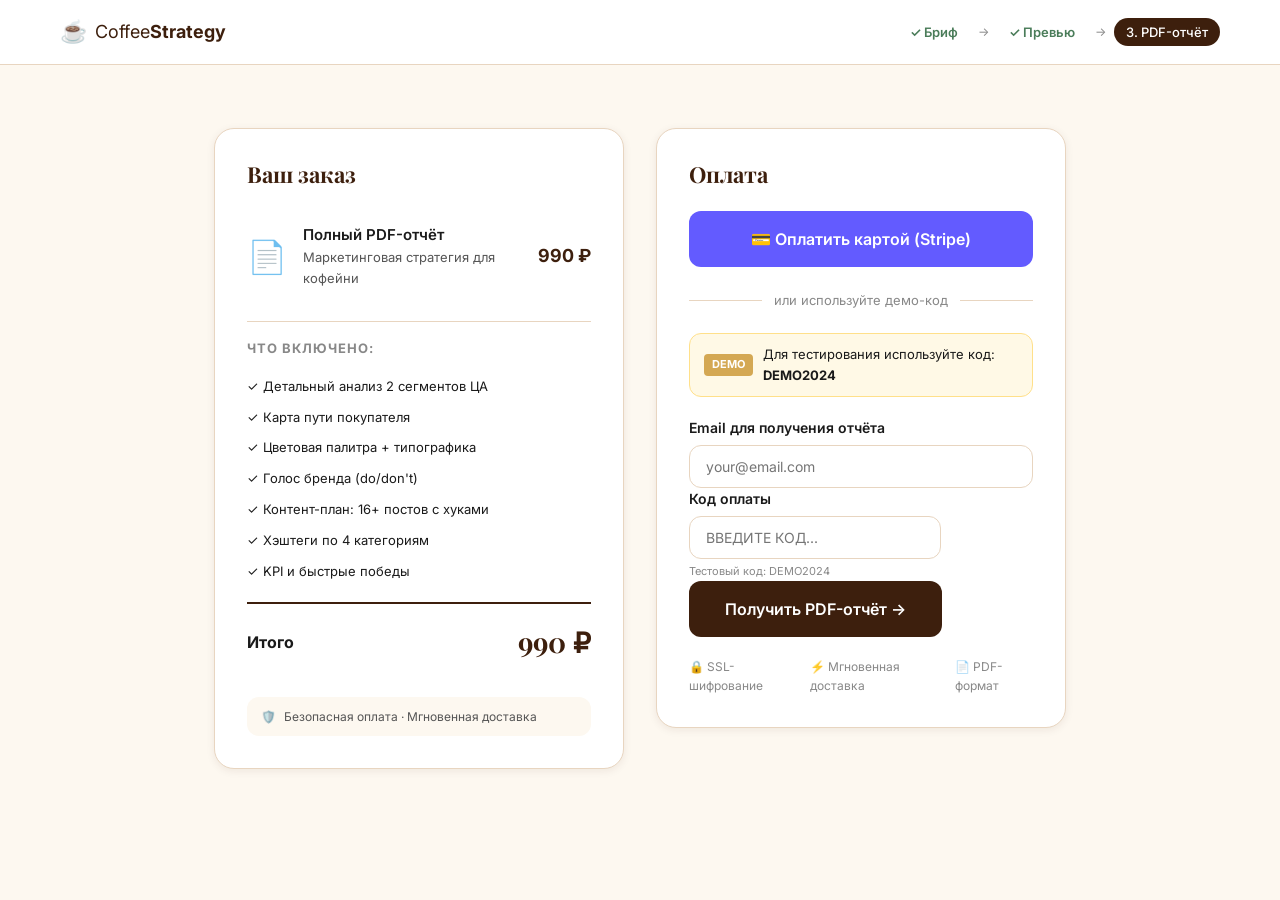
==== templates/payment.html @ fe7db2fe "Initial commit: Coffee Strategy AI web app" ====
<!DOCTYPE html>
<html lang="ru">
<head>
  <meta charset="UTF-8">
  <meta name="viewport" content="width=device-width, initial-scale=1.0">
  <title>Оплата — CoffeeStrategy</title>
  <link rel="preconnect" href="https://fonts.googleapis.com">
  <link href="https://fonts.googleapis.com/css2?family=Playfair+Display:wght@400;700&family=Inter:wght@300;400;500;600&display=swap" rel="stylesheet">
  <link rel="stylesheet" href="/static/css/style.css">
</head>
<body class="payment-page">

<nav class="navbar navbar-light">
  <div class="nav-container">
    <a href="/" class="nav-logo">
      <span class="logo-icon">☕</span>
      <span class="logo-text">Coffee<strong>Strategy</strong></span>
    </a>
    <div class="nav-progress">
      <div class="progress-step done">✓ Бриф</div>
      <div class="progress-arrow">→</div>
      <div class="progress-step done">✓ Превью</div>
      <div class="progress-arrow">→</div>
      <div class="progress-step active">3. PDF-отчёт</div>
    </div>
  </div>
</nav>

<div class="payment-container">
  <div class="payment-grid">

    <!-- ORDER SUMMARY -->
    <div class="order-summary">
      <h2>Ваш заказ</h2>
      <div class="order-item">
        <div class="order-item-icon">📄</div>
        <div class="order-item-info">
          <div class="order-item-name">Полный PDF-отчёт</div>
          <div class="order-item-desc">Маркетинговая стратегия для кофейни</div>
        </div>
        <div class="order-item-price">990 ₽</div>
      </div>

      <div class="order-divider"></div>

      <div class="order-includes">
        <h4>Что включено:</h4>
        <ul>
          <li>✓ Детальный анализ 2 сегментов ЦА</li>
          <li>✓ Карта пути покупателя</li>
          <li>✓ Цветовая палитра + типографика</li>
          <li>✓ Голос бренда (do/don't)</li>
          <li>✓ Контент-план: 16+ постов с хуками</li>
          <li>✓ Хэштеги по 4 категориям</li>
          <li>✓ KPI и быстрые победы</li>
        </ul>
      </div>

      <div class="order-total">
        <span>Итого</span>
        <span class="total-price">990 ₽</span>
      </div>

      <div class="order-guarantee">
        <span class="guarantee-icon">🛡️</span>
        <span>Безопасная оплата · Мгновенная доставка</span>
      </div>
    </div>

    <!-- PAYMENT FORM -->
    <div class="payment-form-block">
      <h2>Оплата</h2>

      <!-- Stripe button (if configured) -->
      <div id="stripeBlock" class="payment-method-block">
        <button id="stripeBtn" class="btn-primary btn-large btn-stripe">
          💳 Оплатить картой (Stripe)
        </button>
        <div class="payment-divider">
          <span>или используйте демо-код</span>
        </div>
      </div>

      <!-- Demo payment form -->
      <div class="demo-payment-block">
        <div class="demo-notice">
          <span class="demo-badge">DEMO</span>
          <span>Для тестирования используйте код: <strong>DEMO2024</strong></span>
        </div>

        <form id="paymentForm">
          <div class="form-group">
            <label for="email">Email для получения отчёта</label>
            <input type="email" id="email" name="email"
                   placeholder="your@email.com" required>
          </div>

          <div class="form-group">
            <label for="payment_code">Код оплаты</label>
            <div class="code-input-wrapper">
              <input type="text" id="payment_code" name="payment_code"
                     placeholder="Введите код..." required
                     style="text-transform: uppercase;">
              <div class="code-hint">Тестовый код: DEMO2024</div>
            </div>
          </div>

          <button type="submit" class="btn-primary btn-large" id="payBtn">
            <span class="btn-text">Получить PDF-отчёт →</span>
            <span class="btn-loading hidden">
              <span class="spinner"></span>
              Генерируем отчёт...
            </span>
          </button>
        </form>
      </div>

      <div id="paymentError" class="error-message hidden"></div>

      <div class="payment-security">
        <div class="security-item">🔒 SSL-шифрование</div>
        <div class="security-item">⚡ Мгновенная доставка</div>
        <div class="security-item">📄 PDF-формат</div>
      </div>
    </div>

  </div>
</div>

<script src="/static/js/payment.js"></script>
</body>
</html>
---- static/css/style.css ----
/* ===== RESET & BASE ===== */
*, *::before, *::after { box-sizing: border-box; margin: 0; padding: 0; }

:root {
  --brown-dark: #3D1F0D;
  --brown-medium: #6B3A2A;
  --brown-light: #C4956A;
  --cream: #F5ECD7;
  --cream-light: #FDF8F0;
  --gold: #D4A853;
  --gold-light: #F0C97A;
  --text-dark: #1A1A1A;
  --text-gray: #555555;
  --text-light: #888888;
  --white: #FFFFFF;
  --border: #E8D5C0;
  --success: #4A7C59;
  --error: #C0392B;
  --shadow-sm: 0 2px 8px rgba(61,31,13,0.08);
  --shadow-md: 0 4px 20px rgba(61,31,13,0.12);
  --shadow-lg: 0 8px 40px rgba(61,31,13,0.16);
  --radius: 12px;
  --radius-lg: 20px;
  --transition: all 0.25s ease;
}

html { scroll-behavior: smooth; }

body {
  font-family: 'Inter', -apple-system, BlinkMacSystemFont, sans-serif;
  font-size: 16px;
  line-height: 1.6;
  color: var(--text-dark);
  background: var(--white);
  -webkit-font-smoothing: antialiased;
}

h1, h2, h3 { font-family: 'Playfair Display', Georgia, serif; line-height: 1.2; }

a { text-decoration: none; color: inherit; }

img { max-width: 100%; }

.container { max-width: 1160px; margin: 0 auto; padding: 0 24px; }
.container-narrow { max-width: 760px; margin: 0 auto; padding: 0 24px; }
.text-center { text-align: center; }

/* ===== BUTTONS ===== */
.btn-primary {
  display: inline-flex; align-items: center; gap: 8px;
  background: var(--brown-dark);
  color: var(--white);
  padding: 14px 28px;
  border-radius: var(--radius);
  font-family: 'Inter', sans-serif;
  font-size: 15px;
  font-weight: 600;
  border: none;
  cursor: pointer;
  transition: var(--transition);
  text-decoration: none;
}
.btn-primary:hover {
  background: var(--brown-medium);
  transform: translateY(-1px);
  box-shadow: var(--shadow-md);
}
.btn-primary.btn-large { padding: 18px 36px; font-size: 16px; }
.btn-primary.btn-white { background: var(--white); color: var(--brown-dark); }
.btn-primary.btn-white:hover { background: var(--cream); }

.btn-secondary {
  display: inline-flex; align-items: center; gap: 8px;
  background: transparent;
  color: var(--brown-dark);
  padding: 14px 28px;
  border-radius: var(--radius);
  font-size: 15px;
  font-weight: 600;
  border: 2px solid var(--brown-dark);
  cursor: pointer;
  transition: var(--transition);
  text-decoration: none;
}
.btn-secondary:hover { background: var(--cream); }

.btn-link {
  color: var(--text-gray);
  font-size: 14px;
  text-decoration: underline;
  cursor: pointer;
}

.btn-nav {
  background: var(--brown-dark);
  color: var(--white) !important;
  padding: 10px 20px;
  border-radius: var(--radius);
  font-weight: 600;
  font-size: 14px;
  transition: var(--transition);
}
.btn-nav:hover { background: var(--brown-medium); }

.btn-arrow { transition: transform 0.2s; }
.btn-primary:hover .btn-arrow { transform: translateX(4px); }

/* ===== NAVBAR ===== */
.navbar {
  position: fixed; top: 0; left: 0; right: 0; z-index: 100;
  background: rgba(61, 31, 13, 0.95);
  backdrop-filter: blur(10px);
  border-bottom: 1px solid rgba(255,255,255,0.1);
  padding: 0 24px;
}
.navbar.navbar-light {
  background: rgba(255,255,255,0.97);
  border-bottom: 1px solid var(--border);
}
.nav-container {
  max-width: 1160px; margin: 0 auto;
  display: flex; align-items: center; justify-content: space-between;
  height: 64px;
}
.nav-logo {
  display: flex; align-items: center; gap: 8px;
  font-size: 18px; font-weight: 400;
  color: var(--white);
}
.navbar.navbar-light .nav-logo { color: var(--brown-dark); }
.logo-icon { font-size: 22px; }
.logo-text strong { font-weight: 700; }
.nav-links {
  display: flex; align-items: center; gap: 28px;
}
.nav-links a {
  color: rgba(255,255,255,0.8);
  font-size: 14px;
  font-weight: 500;
  transition: color 0.2s;
}
.nav-links a:hover { color: var(--white); }
.navbar.navbar-light .nav-links a { color: var(--text-gray); }
.navbar.navbar-light .nav-links a:hover { color: var(--brown-dark); }

.nav-progress {
  display: flex; align-items: center; gap: 8px;
  font-size: 13px;
}
.progress-step {
  padding: 4px 12px;
  border-radius: 20px;
  color: var(--text-light);
  font-weight: 500;
}
.progress-step.active {
  background: var(--brown-dark);
  color: var(--white);
}
.progress-step.done { color: var(--success); font-weight: 600; }
.progress-arrow { color: var(--text-light); font-size: 12px; }

/* ===== HERO ===== */
.hero {
  position: relative;
  min-height: 100vh;
  display: flex; align-items: center;
  background: var(--brown-dark);
  overflow: hidden;
  padding-top: 64px;
}
.hero-bg {
  position: absolute; inset: 0;
  background:
    radial-gradient(ellipse at 20% 50%, rgba(212,168,83,0.15) 0%, transparent 60%),
    radial-gradient(ellipse at 80% 20%, rgba(196,149,106,0.1) 0%, transparent 50%);
}
.hero .container {
  position: relative; z-index: 1;
  text-align: center;
  padding-top: 80px;
  padding-bottom: 80px;
}
.hero-badge {
  display: inline-block;
  background: rgba(212,168,83,0.2);
  border: 1px solid rgba(212,168,83,0.4);
  color: var(--gold-light);
  padding: 6px 16px;
  border-radius: 20px;
  font-size: 13px;
  font-weight: 500;
  margin-bottom: 28px;
}
.hero-title {
  font-size: clamp(40px, 6vw, 72px);
  color: var(--white);
  margin-bottom: 24px;
  font-weight: 900;
}
.hero-accent {
  color: var(--gold);
  font-style: italic;
}
.hero-subtitle {
  font-size: 18px;
  color: rgba(255,255,255,0.7);
  margin-bottom: 40px;
  max-width: 600px;
  margin-left: auto; margin-right: auto;
  line-height: 1.7;
}
.hero-cta { margin-bottom: 48px; }
.hero-note {
  margin-top: 12px;
  font-size: 13px;
  color: rgba(255,255,255,0.5);
}
.hero-stats {
  display: flex; align-items: center; justify-content: center; gap: 0;
  background: rgba(255,255,255,0.05);
  border: 1px solid rgba(255,255,255,0.1);
  border-radius: var(--radius-lg);
  padding: 24px 40px;
  display: inline-flex;
}
.stat { text-align: center; padding: 0 32px; }
.stat-num {
  display: block;
  font-family: 'Playfair Display', serif;
  font-size: 36px;
  font-weight: 700;
  color: var(--gold);
}
.stat-label {
  display: block;
  font-size: 13px;
  color: rgba(255,255,255,0.6);
  margin-top: 4px;
}
.stat-divider {
  width: 1px; height: 48px;
  background: rgba(255,255,255,0.15);
}

/* ===== SECTIONS ===== */
.section { padding: 96px 0; }
.section-dark {
  background: var(--brown-dark);
  color: var(--white);
}
.section-cream { background: var(--cream-light); }

.section-label {
  font-size: 12px;
  font-weight: 700;
  letter-spacing: 2px;
  text-transform: uppercase;
  color: var(--brown-light);
  margin-bottom: 12px;
}
.section-label.light { color: var(--gold-light); }
.section-title {
  font-size: clamp(28px, 4vw, 44px);
  margin-bottom: 48px;
}
.section-title.light { color: var(--white); }

/* ===== STEPS ===== */
.steps-grid {
  display: flex; align-items: center; gap: 24px;
}
.step-card {
  flex: 1;
  background: var(--cream-light);
  border: 1px solid var(--border);
  border-radius: var(--radius-lg);
  padding: 36px 28px;
  text-align: center;
  transition: var(--transition);
}
.step-card:hover {
  transform: translateY(-4px);
  box-shadow: var(--shadow-lg);
}
.step-num {
  font-size: 12px;
  font-weight: 700;
  letter-spacing: 2px;
  color: var(--brown-light);
  margin-bottom: 12px;
}
.step-icon { font-size: 40px; margin-bottom: 16px; }
.step-card h3 {
  font-size: 20px;
  margin-bottom: 12px;
  color: var(--brown-dark);
}
.step-card p { font-size: 14px; color: var(--text-gray); line-height: 1.6; }
.step-arrow {
  font-size: 24px;
  color: var(--brown-light);
  flex-shrink: 0;
}

/* ===== FEATURES ===== */
.features-grid {
  display: grid;
  grid-template-columns: repeat(2, 1fr);
  gap: 24px;
}
.feature-card {
  background: rgba(255,255,255,0.05);
  border: 1px solid rgba(255,255,255,0.1);
  border-radius: var(--radius-lg);
  padding: 32px;
  transition: var(--transition);
}
.feature-card:hover {
  background: rgba(255,255,255,0.08);
  border-color: rgba(212,168,83,0.3);
}
.feature-icon { font-size: 32px; margin-bottom: 16px; }
.feature-card h3 {
  font-size: 18px;
  color: var(--white);
  margin-bottom: 16px;
}
.feature-card ul { list-style: none; }
.feature-card ul li {
  font-size: 14px;
  color: rgba(255,255,255,0.7);
  padding: 4px 0;
  border-bottom: 1px solid rgba(255,255,255,0.05);
}
.feature-card ul li:last-child { border-bottom: none; }

/* ===== MOCKUP ===== */
.preview-mockup {
  max-width: 700px; margin: 0 auto;
  border-radius: var(--radius-lg);
  overflow: hidden;
  box-shadow: var(--shadow-lg);
  border: 1px solid var(--border);
}
.mockup-header {
  background: var(--brown-dark);
  padding: 14px 20px;
  display: flex; align-items: center; gap: 12px;
}
.mockup-dots { display: flex; gap: 6px; }
.mockup-dots span {
  width: 12px; height: 12px;
  border-radius: 50%;
  background: rgba(255,255,255,0.3);
}
.mockup-title { color: rgba(255,255,255,0.7); font-size: 13px; }
.mockup-body { background: var(--white); padding: 24px; }
.mockup-section { margin-bottom: 20px; }
.mockup-tag {
  display: inline-block;
  background: var(--cream);
  color: var(--brown-medium);
  padding: 3px 10px;
  border-radius: 6px;
  font-size: 11px;
  font-weight: 700;
  text-transform: uppercase;
  letter-spacing: 1px;
  margin-bottom: 10px;
}
.mockup-item {
  font-size: 14px;
  color: var(--text-dark);
  padding: 6px 0;
}
.mockup-blurred { margin-top: 8px; }
.blur-line {
  height: 12px;
  background: var(--border);
  border-radius: 4px;
  margin-bottom: 8px;
  filter: blur(3px);
}
.blur-line.short { width: 60%; }
.mockup-lock {
  text-align: center;
  padding: 24px;
  background: var(--cream-light);
  border-radius: var(--radius);
  margin-top: 16px;
}
.lock-icon { font-size: 28px; display: block; margin-bottom: 8px; }
.lock-text { font-size: 14px; color: var(--text-gray); display: block; margin-bottom: 16px; }

/* ===== PRICING ===== */
.pricing-grid {
  display: grid;
  grid-template-columns: 1fr 1fr;
  gap: 24px;
  max-width: 800px;
  margin: 0 auto;
}
.pricing-card {
  background: var(--white);
  border: 2px solid var(--border);
  border-radius: var(--radius-lg);
  padding: 36px;
  text-align: center;
  position: relative;
}
.pricing-card.featured {
  border-color: var(--brown-dark);
  box-shadow: var(--shadow-lg);
  transform: scale(1.02);
}
.pricing-badge {
  display: inline-block;
  background: var(--cream);
  color: var(--brown-medium);
  padding: 4px 12px;
  border-radius: 20px;
  font-size: 12px;
  font-weight: 600;
  margin-bottom: 16px;
}
.pricing-badge.popular {
  background: var(--brown-dark);
  color: var(--white);
}
.pricing-price {
  font-family: 'Playfair Display', serif;
  font-size: 48px;
  font-weight: 700;
  color: var(--brown-dark);
  margin-bottom: 4px;
}
.pricing-desc {
  font-size: 14px;
  color: var(--text-gray);
  margin-bottom: 24px;
}
.pricing-features {
  list-style: none;
  text-align: left;
  margin-bottom: 28px;
}
.pricing-features li {
  padding: 7px 0;
  font-size: 14px;
  border-bottom: 1px solid var(--border);
}
.pricing-features li:last-child { border-bottom: none; }
.pricing-features .included { color: var(--text-dark); }
.pricing-features .not-included { color: var(--text-light); }
.pricing-note {
  font-size: 12px;
  color: var(--text-light);
  margin-top: 12px;
}

/* ===== FAQ ===== */
.faq-list { display: flex; flex-direction: column; gap: 0; }
.faq-item {
  border-bottom: 1px solid var(--border);
  padding: 20px 0;
}
.faq-q {
  font-weight: 600;
  font-size: 16px;
  color: var(--brown-dark);
  margin-bottom: 8px;
  cursor: pointer;
}
.faq-a {
  font-size: 14px;
  color: var(--text-gray);
  line-height: 1.7;
}

/* ===== CTA SECTION ===== */
.section-cta {
  background: var(--brown-dark);
  padding: 80px 24px;
  text-align: center;
}
.section-cta h2 {
  font-size: 40px;
  color: var(--white);
  margin-bottom: 16px;
}
.section-cta p {
  font-size: 18px;
  color: rgba(255,255,255,0.7);
  margin-bottom: 36px;
}

/* ===== FOOTER ===== */
.footer {
  background: #1A0A04;
  padding: 48px 0 24px;
}
.footer-content {
  display: flex;
  justify-content: space-between;
  align-items: flex-start;
  margin-bottom: 32px;
}
.footer-brand .nav-logo { color: var(--white); margin-bottom: 8px; }
.footer-brand p { font-size: 13px; color: rgba(255,255,255,0.4); }
.footer-links {
  display: flex; gap: 24px;
}
.footer-links a {
  font-size: 14px;
  color: rgba(255,255,255,0.5);
  transition: color 0.2s;
}
.footer-links a:hover { color: var(--white); }
.footer-bottom {
  border-top: 1px solid rgba(255,255,255,0.08);
  padding-top: 24px;
  text-align: center;
}
.footer-bottom p { font-size: 13px; color: rgba(255,255,255,0.3); }

/* ===== BRIEF PAGE ===== */
.brief-page { background: var(--cream-light); }
.brief-container {
  max-width: 760px;
  margin: 0 auto;
  padding: 100px 24px 60px;
}
.brief-header {
  text-align: center;
  margin-bottom: 40px;
}
.brief-header h1 { font-size: 36px; color: var(--brown-dark); margin-bottom: 12px; }
.brief-header p { font-size: 16px; color: var(--text-gray); }

.brief-form { display: flex; flex-direction: column; gap: 24px; }

.form-section {
  background: var(--white);
  border-radius: var(--radius-lg);
  padding: 32px;
  box-shadow: var(--shadow-sm);
  border: 1px solid var(--border);
}
.form-section-header {
  display: flex; align-items: center; gap: 12px;
  margin-bottom: 24px;
}
.form-section-num {
  background: var(--brown-dark);
  color: var(--white);
  width: 32px; height: 32px;
  border-radius: 50%;
  display: flex; align-items: center; justify-content: center;
  font-size: 12px;
  font-weight: 700;
  flex-shrink: 0;
}
.form-section-header h2 {
  font-size: 18px;
  color: var(--brown-dark);
  font-family: 'Inter', sans-serif;
  font-weight: 600;
}

.form-row { display: grid; grid-template-columns: 1fr 1fr; gap: 20px; }
.form-group { display: flex; flex-direction: column; gap: 6px; }
.form-group label {
  font-size: 14px;
  font-weight: 600;
  color: var(--text-dark);
}
.required { color: var(--error); }

.form-group input,
.form-group select,
.form-group textarea {
  padding: 12px 16px;
  border: 1.5px solid var(--border);
  border-radius: var(--radius);
  font-family: 'Inter', sans-serif;
  font-size: 14px;
  color: var(--text-dark);
  background: var(--white);
  transition: border-color 0.2s;
  outline: none;
  resize: vertical;
}
.form-group input:focus,
.form-group select:focus,
.form-group textarea:focus {
  border-color: var(--brown-medium);
  box-shadow: 0 0 0 3px rgba(107,58,42,0.1);
}
.field-hint { font-size: 12px; color: var(--text-light); }

.form-submit { text-align: center; padding: 8px 0; }
.btn-submit { width: 100%; max-width: 400px; justify-content: center; }
.submit-note {
  margin-top: 12px;
  font-size: 13px;
  color: var(--text-light);
}

/* ===== SPINNER ===== */
.spinner {
  width: 16px; height: 16px;
  border: 2px solid rgba(255,255,255,0.3);
  border-top-color: var(--white);
  border-radius: 50%;
  animation: spin 0.8s linear infinite;
  display: inline-block;
}
@keyframes spin { to { transform: rotate(360deg); } }
.hidden { display: none !important; }

/* ===== ERROR MESSAGE ===== */
.error-message {
  background: #FFF5F5;
  border: 1px solid #FFC0C0;
  color: var(--error);
  padding: 12px 16px;
  border-radius: var(--radius);
  font-size: 14px;
  margin-top: 16px;
}

/* ===== PREVIEW PAGE ===== */
.preview-page { background: var(--cream-light); }
.preview-container {
  max-width: 860px;
  margin: 0 auto;
  padding: 88px 24px 60px;
}
.preview-header {
  text-align: center;
  padding: 40px 0 32px;
}
.preview-header-icon { font-size: 48px; margin-bottom: 16px; }
.preview-header h1 { font-size: 36px; color: var(--brown-dark); margin-bottom: 8px; }
.preview-header p { font-size: 16px; color: var(--text-gray); }

.preview-section {
  background: var(--white);
  border-radius: var(--radius-lg);
  padding: 32px;
  margin-bottom: 24px;
  box-shadow: var(--shadow-sm);
  border: 1px solid var(--border);
}
.preview-section-header {
  display: flex; align-items: center; gap: 12px;
  margin-bottom: 24px;
}
.section-icon { font-size: 24px; }
.preview-section-header h2 {
  font-size: 20px;
  color: var(--brown-dark);
  flex: 1;
}
.preview-badge {
  background: var(--cream);
  color: var(--brown-medium);
  padding: 3px 10px;
  border-radius: 20px;
  font-size: 11px;
  font-weight: 700;
  text-transform: uppercase;
  letter-spacing: 1px;
}

.preview-cards {
  display: grid; grid-template-columns: 1fr 1fr; gap: 16px;
  margin-bottom: 20px;
}
.preview-card {
  background: var(--cream-light);
  border: 1px solid var(--border);
  border-radius: var(--radius);
  padding: 16px 20px;
}
.preview-card.highlight { border-left: 4px solid var(--brown-dark); }
.card-label { font-size: 11px; font-weight: 700; text-transform: uppercase; letter-spacing: 1px; color: var(--text-light); margin-bottom: 6px; }
.card-value { font-size: 16px; font-weight: 600; color: var(--brown-dark); }
.brand-archetype { font-family: 'Playfair Display', serif; font-size: 18px; }
.tagline { font-family: 'Playfair Display', serif; font-style: italic; font-size: 17px; }

.preview-list-section {
  display: grid; grid-template-columns: 1fr 1fr; gap: 20px;
  margin-bottom: 20px;
}
.preview-list-block h4 {
  font-size: 13px;
  font-weight: 700;
  text-transform: uppercase;
  letter-spacing: 1px;
  color: var(--text-light);
  margin-bottom: 10px;
}
.preview-list-block ul { list-style: none; }
.preview-list-block ul li {
  font-size: 14px;
  color: var(--text-dark);
  padding: 5px 0;
  border-bottom: 1px solid var(--border);
  display: flex; align-items: flex-start; gap: 8px;
}
.preview-list-block ul li::before { content: "•"; color: var(--brown-light); flex-shrink: 0; }
.pain-list li::before { content: "⚡"; }

/* Locked content */
.locked-content {
  position: relative;
  overflow: hidden;
  border-radius: var(--radius);
  margin-top: 16px;
}
.locked-rows { padding: 16px; background: var(--cream-light); }
.locked-row {
  height: 14px;
  background: var(--border);
  border-radius: 4px;
  margin-bottom: 10px;
  filter: blur(4px);
}
.locked-row.short { width: 55%; }
.locked-row.medium { width: 75%; }
.lock-overlay {
  position: absolute; inset: 0;
  background: rgba(245,236,215,0.85);
  backdrop-filter: blur(2px);
  display: flex; align-items: center; justify-content: center;
  gap: 10px;
  font-size: 13px;
  color: var(--brown-medium);
  font-weight: 500;
}
.lock-icon { font-size: 18px; }

/* Brand voice */
.brand-voice-block {
  background: var(--cream-light);
  border-left: 4px solid var(--gold);
  padding: 16px 20px;
  border-radius: 0 var(--radius) var(--radius) 0;
  margin-bottom: 20px;
}
.brand-voice-block h4 { font-size: 13px; font-weight: 700; text-transform: uppercase; letter-spacing: 1px; color: var(--text-light); margin-bottom: 8px; }
.brand-voice-block p { font-size: 15px; color: var(--text-dark); }

/* Color palette */
.color-palette { margin-bottom: 20px; }
.color-palette h4 { font-size: 13px; font-weight: 700; text-transform: uppercase; letter-spacing: 1px; color: var(--text-light); margin-bottom: 12px; }
.palette-swatches { display: flex; gap: 12px; }
.swatch { text-align: center; }
.swatch-color {
  width: 56px; height: 56px;
  border-radius: var(--radius);
  border: 2px solid var(--border);
  margin-bottom: 6px;
}
.swatch-name { font-size: 11px; color: var(--text-gray); max-width: 60px; word-break: break-all; }

/* Content teaser */
.content-teaser { margin-bottom: 20px; }
.teaser-block { margin-bottom: 16px; }
.teaser-block h4 { font-size: 13px; font-weight: 700; text-transform: uppercase; letter-spacing: 1px; color: var(--text-light); margin-bottom: 12px; }
.content-ideas { display: flex; flex-wrap: wrap; gap: 8px; }
.content-idea-chip {
  background: var(--cream);
  border: 1px solid var(--border);
  color: var(--brown-medium);
  padding: 6px 14px;
  border-radius: 20px;
  font-size: 13px;
  font-weight: 500;
}
.teaser-meta { display: flex; gap: 24px; }
.teaser-item { display: flex; flex-direction: column; gap: 4px; }
.teaser-label { font-size: 11px; font-weight: 700; text-transform: uppercase; letter-spacing: 1px; color: var(--text-light); }
.teaser-value { font-size: 14px; color: var(--text-dark); font-weight: 500; }

/* Locked calendar */
.locked-calendar {
  position: relative;
  border: 1px solid var(--border);
  border-radius: var(--radius);
  overflow: hidden;
}
.calendar-header {
  display: grid; grid-template-columns: 1fr 1fr 2fr;
  background: var(--brown-dark);
  padding: 10px 16px;
}
.cal-col { font-size: 12px; font-weight: 700; color: rgba(255,255,255,0.7); text-transform: uppercase; letter-spacing: 1px; }
.calendar-rows-locked { filter: blur(3px); }
.cal-row {
  display: grid; grid-template-columns: 1fr 1fr 2fr;
  padding: 10px 16px;
  border-bottom: 1px solid var(--border);
  background: var(--white);
}
.cal-row:nth-child(even) { background: var(--cream-light); }
.cal-cell { font-size: 13px; color: var(--text-dark); }
.cal-cell.blurred { color: var(--border); letter-spacing: -1px; }

/* Strategy summary */
.strategy-summary {
  background: linear-gradient(135deg, var(--brown-dark), var(--brown-medium));
  border-radius: var(--radius-lg);
  padding: 32px;
  text-align: center;
  margin-bottom: 32px;
  color: var(--white);
}
.summary-icon { font-size: 36px; margin-bottom: 12px; }
.strategy-summary h3 { font-size: 20px; margin-bottom: 12px; color: var(--gold-light); }
.strategy-summary p { font-size: 15px; color: rgba(255,255,255,0.85); line-height: 1.7; max-width: 600px; margin: 0 auto; }

/* Preview CTA */
.preview-cta {
  background: var(--white);
  border: 2px solid var(--brown-dark);
  border-radius: var(--radius-lg);
  padding: 40px;
  display: grid;
  grid-template-columns: 1fr auto;
  gap: 40px;
  align-items: center;
}
.cta-content h2 { font-size: 28px; color: var(--brown-dark); margin-bottom: 12px; }
.cta-content p { font-size: 15px; color: var(--text-gray); margin-bottom: 20px; }
.cta-features {
  display: flex; flex-wrap: wrap; gap: 8px;
  margin-bottom: 24px;
}
.cta-features span {
  background: var(--cream);
  color: var(--brown-medium);
  padding: 4px 12px;
  border-radius: 20px;
  font-size: 13px;
  font-weight: 500;
}
.cta-price {
  display: flex; align-items: baseline; gap: 10px;
  margin-bottom: 20px;
}
.price-amount {
  font-family: 'Playfair Display', serif;
  font-size: 40px;
  font-weight: 700;
  color: var(--brown-dark);
}
.price-note { font-size: 13px; color: var(--text-light); }

/* PDF Mockup */
.pdf-mockup {
  width: 120px;
}
.pdf-page {
  background: var(--white);
  border: 1px solid var(--border);
  border-radius: 8px;
  padding: 16px;
  box-shadow: var(--shadow-md);
}
.pdf-header-bar {
  height: 20px;
  background: var(--brown-dark);
  border-radius: 4px;
  margin-bottom: 12px;
}
.pdf-line {
  height: 8px;
  background: var(--border);
  border-radius: 3px;
  margin-bottom: 6px;
}
.pdf-line.short { width: 60%; }
.pdf-line.medium { width: 80%; }
.pdf-section-break {
  height: 1px;
  background: var(--border);
  margin: 10px 0;
}

/* ===== PAYMENT PAGE ===== */
.payment-page { background: var(--cream-light); }
.payment-container {
  max-width: 900px;
  margin: 0 auto;
  padding: 88px 24px 60px;
}
.payment-grid {
  display: grid;
  grid-template-columns: 1fr 1fr;
  gap: 32px;
  align-items: start;
  margin-top: 40px;
}
.order-summary {
  background: var(--white);
  border-radius: var(--radius-lg);
  padding: 32px;
  box-shadow: var(--shadow-sm);
  border: 1px solid var(--border);
}
.order-summary h2 { font-size: 22px; color: var(--brown-dark); margin-bottom: 20px; }
.order-item {
  display: flex; align-items: center; gap: 16px;
  padding: 16px 0;
}
.order-item-icon { font-size: 32px; }
.order-item-info { flex: 1; }
.order-item-name { font-weight: 600; font-size: 15px; }
.order-item-desc { font-size: 13px; color: var(--text-gray); }
.order-item-price { font-weight: 700; font-size: 18px; color: var(--brown-dark); }
.order-divider { height: 1px; background: var(--border); margin: 16px 0; }
.order-includes h4 { font-size: 13px; font-weight: 700; text-transform: uppercase; letter-spacing: 1px; color: var(--text-light); margin-bottom: 12px; }
.order-includes ul { list-style: none; }
.order-includes ul li { font-size: 13px; color: var(--text-dark); padding: 5px 0; }
.order-total {
  display: flex; justify-content: space-between; align-items: center;
  padding: 16px 0;
  border-top: 2px solid var(--brown-dark);
  margin-top: 16px;
  font-weight: 700;
  font-size: 16px;
}
.total-price { font-family: 'Playfair Display', serif; font-size: 28px; color: var(--brown-dark); }
.order-guarantee {
  display: flex; align-items: center; gap: 8px;
  background: var(--cream-light);
  padding: 10px 14px;
  border-radius: var(--radius);
  font-size: 12px;
  color: var(--text-gray);
  margin-top: 16px;
}

.payment-form-block {
  background: var(--white);
  border-radius: var(--radius-lg);
  padding: 32px;
  box-shadow: var(--shadow-sm);
  border: 1px solid var(--border);
}
.payment-form-block h2 { font-size: 22px; color: var(--brown-dark); margin-bottom: 24px; }

.btn-stripe {
  width: 100%;
  justify-content: center;
  background: #635BFF;
}
.btn-stripe:hover { background: #5851e5; }

.payment-divider {
  text-align: center;
  position: relative;
  margin: 20px 0;
}
.payment-divider::before {
  content: '';
  position: absolute;
  top: 50%; left: 0; right: 0;
  height: 1px;
  background: var(--border);
}
.payment-divider span {
  position: relative;
  background: var(--white);
  padding: 0 12px;
  font-size: 13px;
  color: var(--text-light);
}

.demo-notice {
  display: flex; align-items: center; gap: 10px;
  background: #FFF9E6;
  border: 1px solid #FFE08A;
  padding: 10px 14px;
  border-radius: var(--radius);
  margin-bottom: 20px;
  font-size: 13px;
}
.demo-badge {
  background: var(--gold);
  color: var(--white);
  padding: 2px 8px;
  border-radius: 4px;
  font-size: 11px;
  font-weight: 700;
  flex-shrink: 0;
}

.code-input-wrapper { position: relative; }
.code-hint {
  font-size: 11px;
  color: var(--text-light);
  margin-top: 4px;
}

.payment-security {
  display: flex; justify-content: center; gap: 20px;
  margin-top: 20px;
}
.security-item { font-size: 12px; color: var(--text-light); }

/* ===== SUCCESS PAGE ===== */
.success-page { background: var(--cream-light); }
.success-container {
  max-width: 600px;
  margin: 0 auto;
  padding: 88px 24px 60px;
}
.success-card {
  background: var(--white);
  border-radius: var(--radius-lg);
  padding: 48px 40px;
  text-align: center;
  box-shadow: var(--shadow-lg);
  border: 1px solid var(--border);
  margin-top: 40px;
}
.success-animation { margin-bottom: 24px; }
.success-circle {
  width: 80px; height: 80px;
  background: linear-gradient(135deg, var(--success), #5a9e6f);
  border-radius: 50%;
  display: flex; align-items: center; justify-content: center;
  margin: 0 auto;
  animation: scaleIn 0.5s ease;
}
@keyframes scaleIn {
  from { transform: scale(0); opacity: 0; }
  to { transform: scale(1); opacity: 1; }
}
.success-check { font-size: 36px; color: var(--white); }
.success-card h1 { font-size: 32px; color: var(--brown-dark); margin-bottom: 8px; }
.success-subtitle { font-size: 16px; color: var(--text-gray); margin-bottom: 24px; }
.report-info { margin-bottom: 28px; }
.report-id {
  display: inline-flex; align-items: center; gap: 8px;
  background: var(--cream);
  padding: 8px 16px;
  border-radius: 20px;
}
.report-id-label { font-size: 13px; color: var(--text-gray); }
.report-id-value { font-size: 13px; font-weight: 700; color: var(--brown-dark); }
.btn-download { width: 100%; justify-content: center; margin-bottom: 24px; }
.success-features {
  display: flex; justify-content: center; gap: 20px;
  margin-bottom: 32px;
}
.success-feature {
  display: flex; flex-direction: column; align-items: center; gap: 4px;
}
.sf-icon { font-size: 24px; }
.success-feature span:last-child { font-size: 12px; color: var(--text-gray); }
.success-next {
  text-align: left;
  background: var(--cream-light);
  border-radius: var(--radius);
  padding: 20px 24px;
  margin-bottom: 28px;
}
.success-next h3 { font-size: 16px; color: var(--brown-dark); margin-bottom: 12px; }
.success-next ol { padding-left: 20px; }
.success-next ol li { font-size: 14px; color: var(--text-gray); padding: 4px 0; }
.success-actions {
  display: flex; flex-direction: column; gap: 12px; align-items: center;
}

/* ===== RESPONSIVE ===== */
@media (max-width: 768px) {
  .nav-links { display: none; }
  .hero-title { font-size: 36px; }
  .hero-subtitle { font-size: 16px; }
  .hero-stats { flex-direction: column; gap: 16px; padding: 20px; }
  .stat-divider { width: 60px; height: 1px; }
  .steps-grid { flex-direction: column; }
  .step-arrow { transform: rotate(90deg); }
  .features-grid { grid-template-columns: 1fr; }
  .pricing-grid { grid-template-columns: 1fr; }
  .pricing-card.featured { transform: none; }
  .form-row { grid-template-columns: 1fr; }
  .preview-cards { grid-template-columns: 1fr; }
  .preview-list-section { grid-template-columns: 1fr; }
  .preview-cta { grid-template-columns: 1fr; }
  .cta-preview-img { display: none; }
  .payment-grid { grid-template-columns: 1fr; }
  .nav-progress { display: none; }
  .footer-content { flex-direction: column; gap: 24px; }
  .success-features { flex-wrap: wrap; }
}
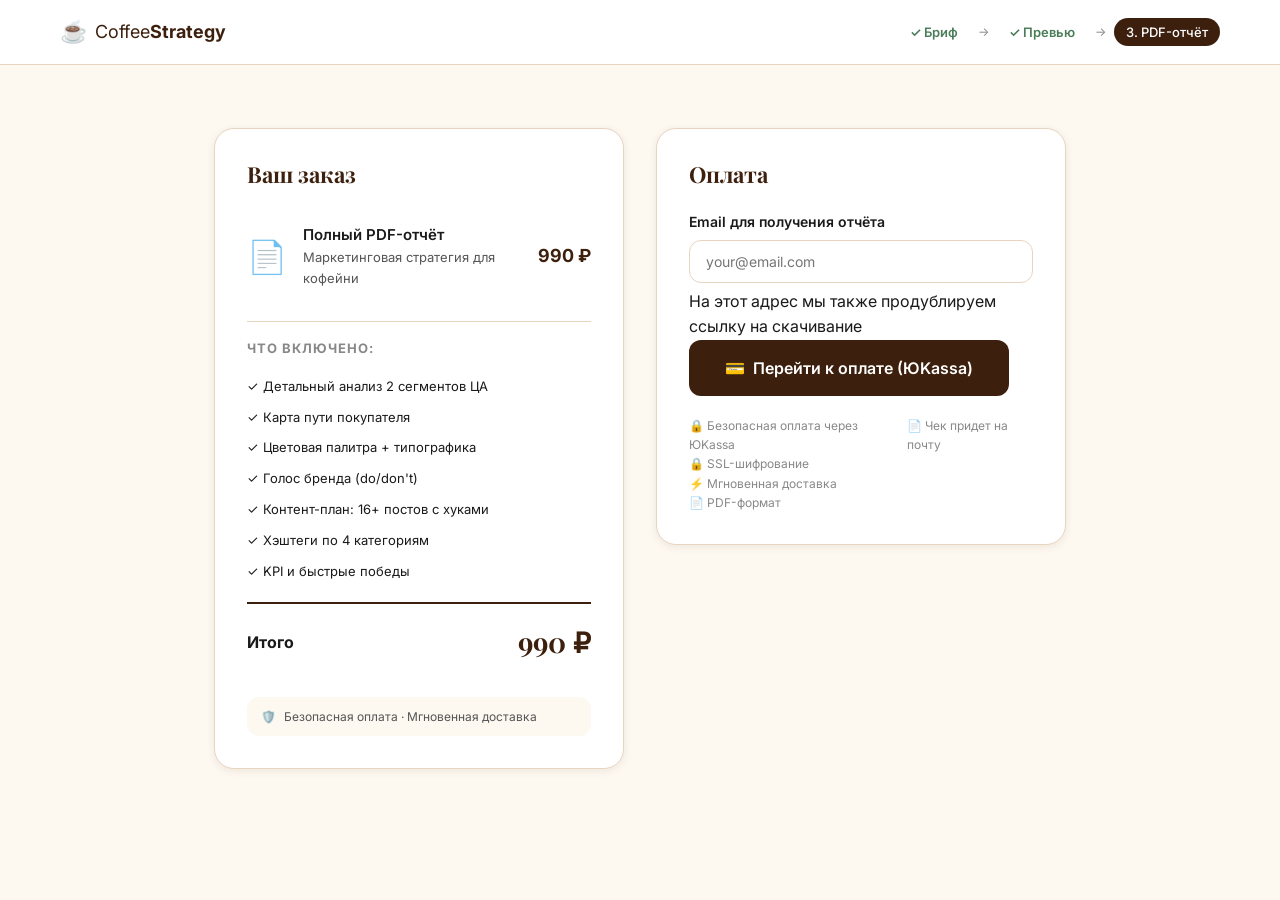
==== commit fc72b6a2: "Integrate Yookassa payment system and remove Stripe" ====
--- a/templates/payment.html
+++ b/templates/payment.html
@@ -71,53 +71,27 @@
     <div class="payment-form-block">
       <h2>Оплата</h2>
 
-      <!-- Stripe button (if configured) -->
-      <div id="stripeBlock" class="payment-method-block">
-        <button id="stripeBtn" class="btn-primary btn-large btn-stripe">
-          💳 Оплатить картой (Stripe)
-        </button>
-        <div class="payment-divider">
-          <span>или используйте демо-код</span>
-        </div>
-      </div>
-
-      <!-- Demo payment form -->
-      <div class="demo-payment-block">
-        <div class="demo-notice">
-          <span class="demo-badge">DEMO</span>
-          <span>Для тестирования используйте код: <strong>DEMO2024</strong></span>
+      <div class="payment-method-block">
+        <div class="form-group">
+          <label for="email">Email для получения отчёта</label>
+          <input type="email" id="email" name="email"
+                 placeholder="your@email.com" required>
+          <p class="input-hint">На этот адрес мы также продублируем ссылку на скачивание</p>
         </div>
 
-        <form id="paymentForm">
-          <div class="form-group">
-            <label for="email">Email для получения отчёта</label>
-            <input type="email" id="email" name="email"
-                   placeholder="your@email.com" required>
-          </div>
-
-          <div class="form-group">
-            <label for="payment_code">Код оплаты</label>
-            <div class="code-input-wrapper">
-              <input type="text" id="payment_code" name="payment_code"
-                     placeholder="Введите код..." required
-                     style="text-transform: uppercase;">
-              <div class="code-hint">Тестовый код: DEMO2024</div>
-            </div>
-          </div>
-
-          <button type="submit" class="btn-primary btn-large" id="payBtn">
-            <span class="btn-text">Получить PDF-отчёт →</span>
-            <span class="btn-loading hidden">
-              <span class="spinner"></span>
-              Генерируем отчёт...
-            </span>
-          </button>
-        </form>
+        <button id="yookassaBtn" class="btn-primary btn-large btn-block">
+          <span class="btn-icon">💳</span> Перейти к оплате (ЮKassa)
+        </button>
+        
+        <div class="payment-security">
+          <span class="security-item">🔒 Безопасная оплата через ЮKassa</span>
+          <span class="security-item">📄 Чек придет на почту</span>
+        </div>
       </div>
 
       <div id="paymentError" class="error-message hidden"></div>
 
-      <div class="payment-security">
+      <div class="payment-security-footer">
         <div class="security-item">🔒 SSL-шифрование</div>
         <div class="security-item">⚡ Мгновенная доставка</div>
         <div class="security-item">📄 PDF-формат</div>
@@ -127,6 +101,43 @@
   </div>
 </div>
 
-<script src="/static/js/payment.js"></script>
+<script>
+document.getElementById('yookassaBtn').addEventListener('click', async function() {
+    const email = document.getElementById('email').value;
+    if (!email || !email.includes('@')) {
+        alert('Пожалуйста, введите корректный email');
+        return;
+    }
+
+    const btn = this;
+    const originalText = btn.innerHTML;
+    btn.disabled = true;
+    btn.innerHTML = '<span class="spinner"></span> Создание платежа...';
+
+    try {
+        const response = await fetch('/api/create-payment', {
+            method: 'POST',
+            headers: { 'Content-Type': 'application/json' },
+            body: JSON.stringify({ email: email })
+        });
+
+        const result = await response.json();
+        if (result.success) {
+            // Redirect to Yookassa confirmation page
+            window.location.href = result.confirmation_url;
+        } else {
+            alert('Ошибка при создании платежа: ' + result.error);
+            btn.disabled = false;
+            btn.innerHTML = originalText;
+        }
+    } catch (error) {
+        console.error('Error:', error);
+        alert('Произошла сетевая ошибка. Попробуйте позже.');
+        btn.disabled = false;
+        btn.innerHTML = originalText;
+    }
+});
+</script>
+
 </body>
 </html>
